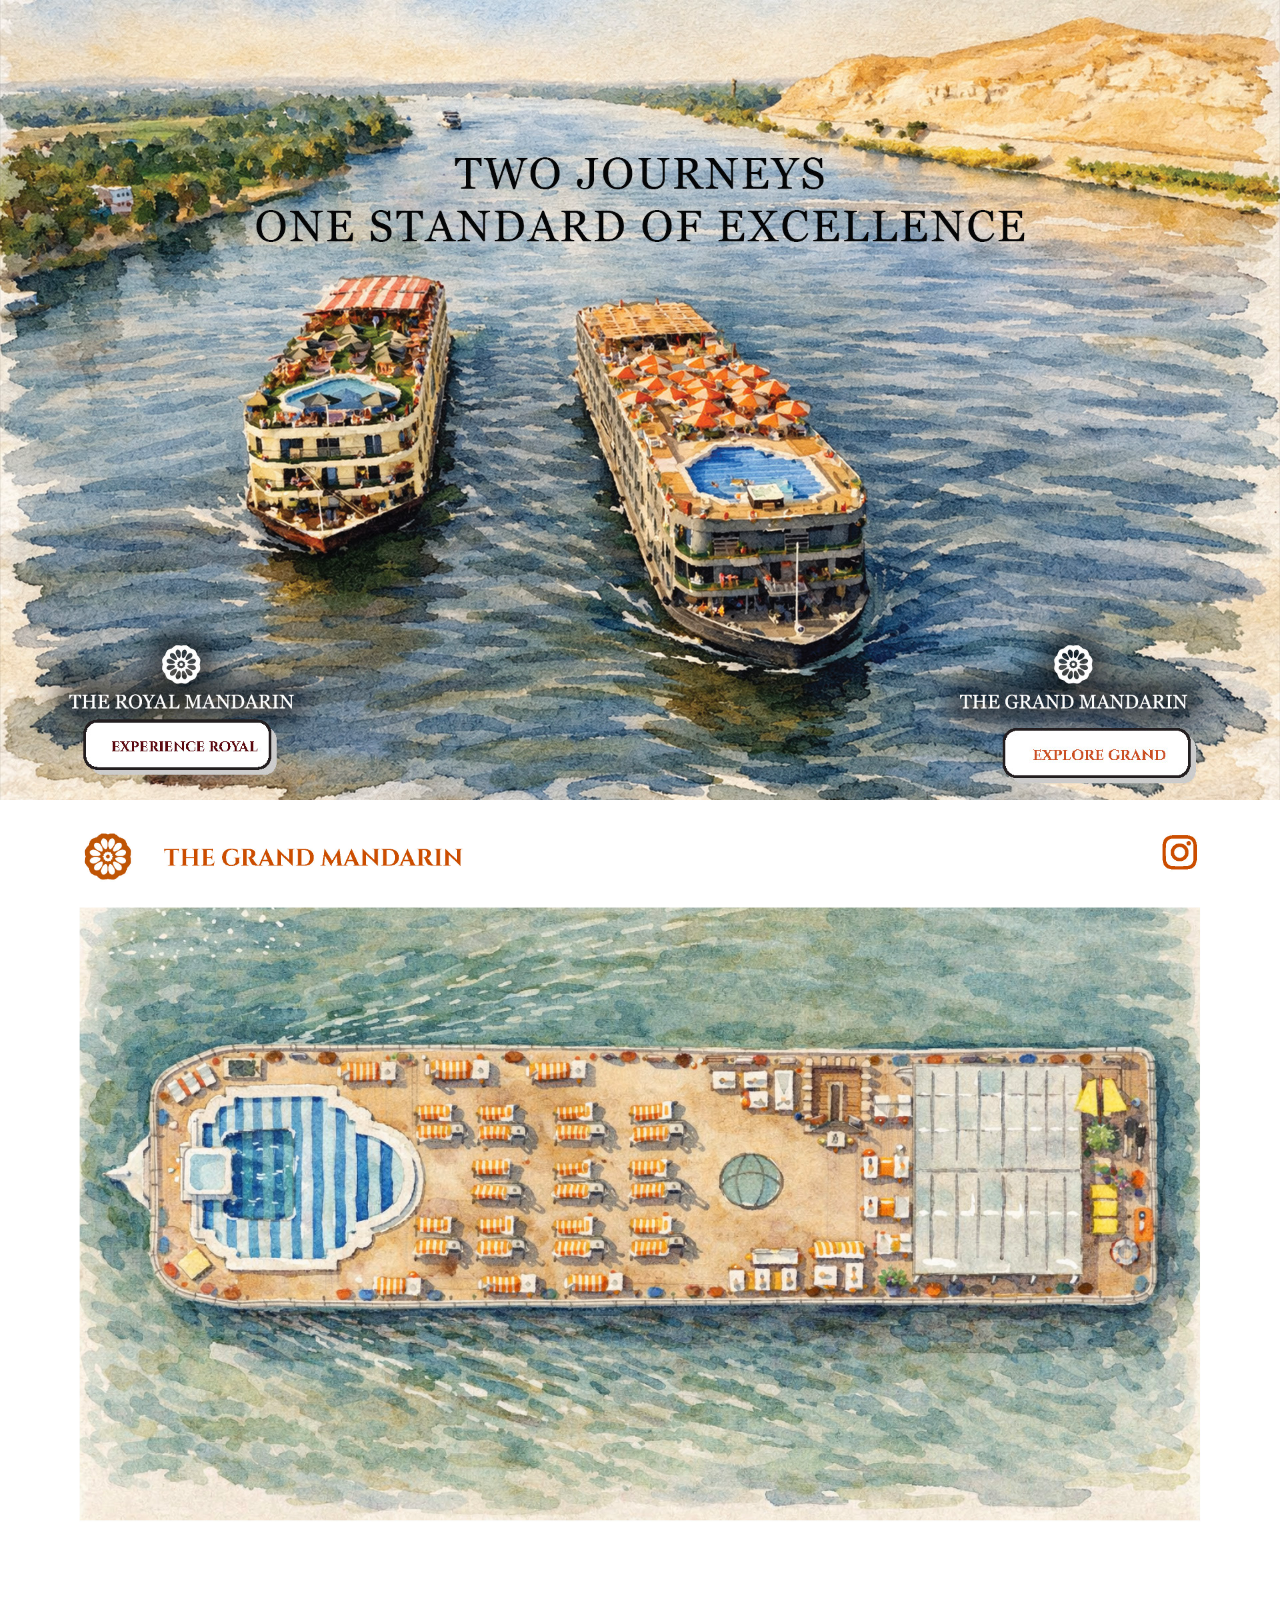
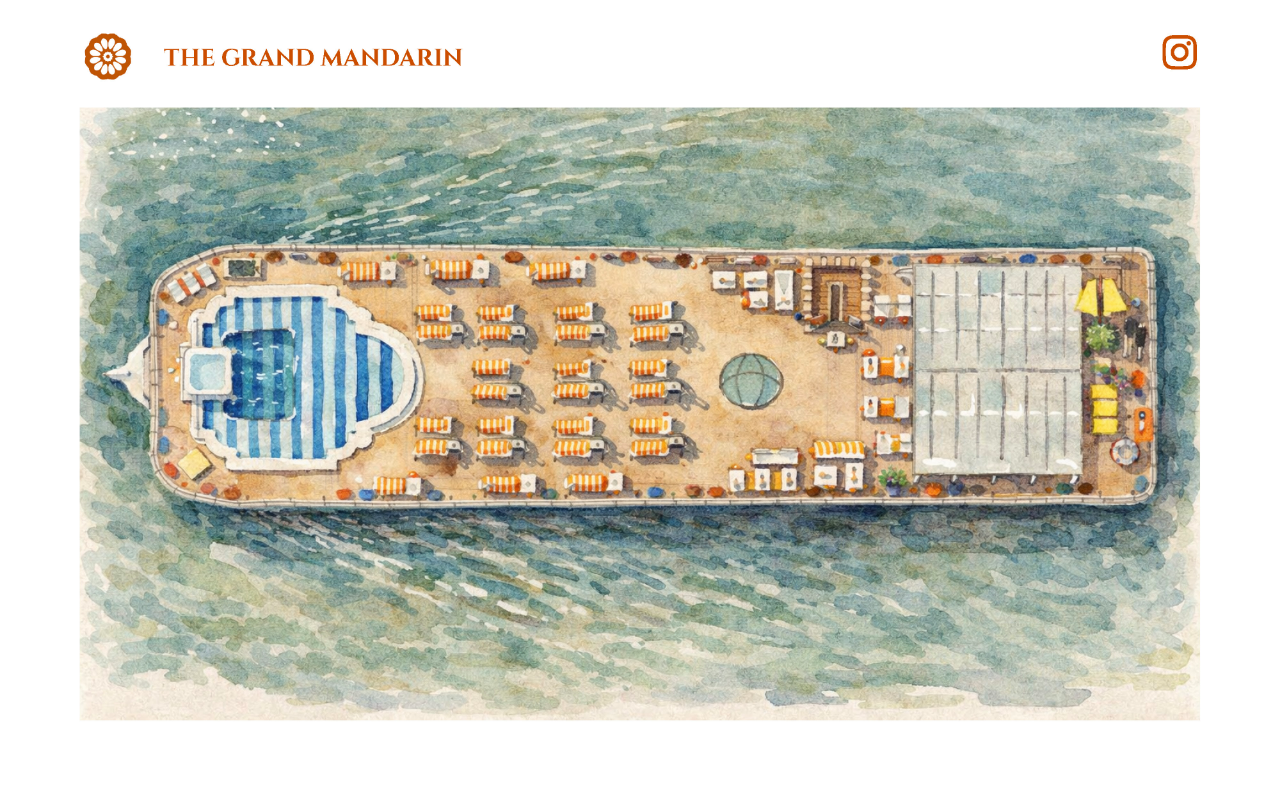
==== index.html @ 4e5cfa27 "Add files via upload" ====
<!DOCTYPE html>
<html lang="en">
<head>
  <meta charset="UTF-8" />
  <meta name="viewport" content="width=device-width, initial-scale=1.0" />
  <title>Coming Soon</title>
  <style>
    * {
      margin: 0;
      padding: 0;
      box-sizing: border-box;
    }

    body {
      background: #000;
      font-family: Arial, sans-serif;
    }

    .container {
      width: 100%;
    }

    .container img {
      width: 100%;
      height: auto;
      display: block;
    }
  </style>
</head>
<body>
  <div class="container">
    <img src="RM1.jpg" alt="Image 1">
  <a href="https://www.instagram.com/mandarincruiseline?igsh=MXg3ZW5waHRuandhNQ==" target="_blank">
  <img src="RM2.jpg" alt="mandarincruiseline">
</a>
     <a href="https://www.instagram.com/theroyalmandarin?igsh=cm9zOWU0OW85Y3Vq" target="_blank">
  <img src="RM2.jpg" alt="theroyalmandarin">
</a>
  </div>
</body>
</html>
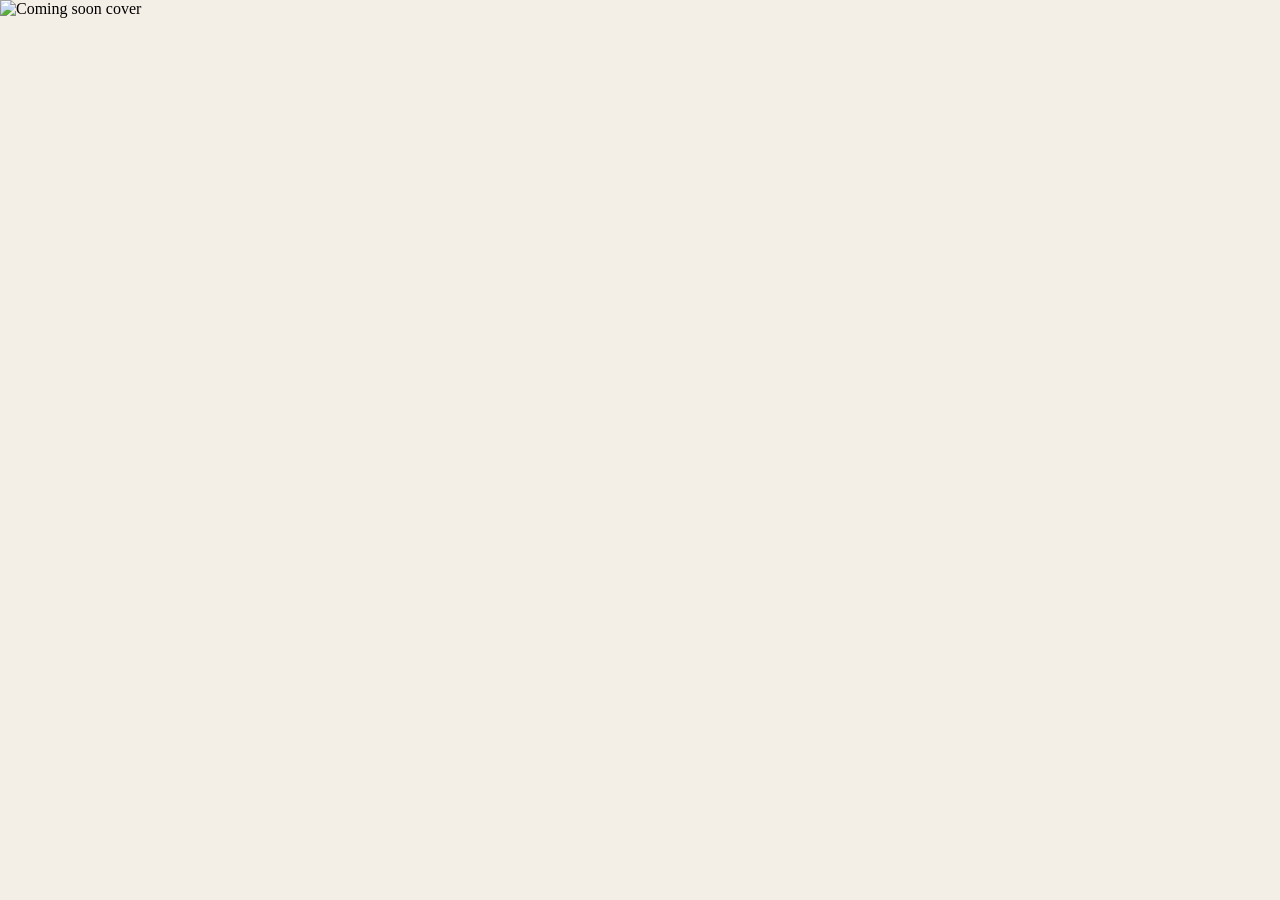
==== commit 67ad9384: "Add files via upload" ====
--- a/index.html
+++ b/index.html
@@ -1,41 +1,82 @@
-<!DOCTYPE html>
+<!doctype html>
 <html lang="en">
 <head>
-  <meta charset="UTF-8" />
-  <meta name="viewport" content="width=device-width, initial-scale=1.0" />
-  <title>Coming Soon</title>
+  <meta charset="utf-8" />
+  <meta name="viewport" content="width=device-width,initial-scale=1" />
+  <title>RM — Coming Soon</title>
+
+  <!-- Favicon -->
+  <link rel="icon" href="data:image/svg+xml,<svg xmlns='http://www.w3.org/2000/svg' viewBox='0 0 100 100'><rect width='100' height='100' fill='%23031C12'/></svg>">
+
   <style>
-    * {
+    html, body {
       margin: 0;
-      padding: 0;
-      box-sizing: border-box;
+      height: 100%;
+      background: #F4EFE6; 
+      overflow: hidden;
     }
 
-    body {
-      background: #000;
-      font-family: Arial, sans-serif;
+    .wrap {
+      position: relative;
+      width: 100vw;
+      height: 100vh;
+      display: flex;
+      align-items: center;
+      justify-content: center;
     }
 
-    .container {
-      width: 100%;
+    .page {
+      width: 100vw;
+      height: 100vh;
+      object-fit: contain; 
+      display: block;
     }
 
-    .container img {
-      width: 100%;
-      height: auto;
-      display: block;
+    .hotspot {
+      position: absolute;
+      border-radius: 999px;
+      cursor: pointer;
     }
   </style>
 </head>
+
 <body>
-  <div class="container">
-    <img src="RM1.jpg" alt="Image 1">
-  <a href="https://www.instagram.com/mandarincruiseline?igsh=MXg3ZW5waHRuandhNQ==" target="_blank">
-  <img src="RM2.jpg" alt="mandarincruiseline">
-</a>
-     <a href="https://www.instagram.com/theroyalmandarin?igsh=cm9zOWU0OW85Y3Vq" target="_blank">
-  <img src="RM2.jpg" alt="theroyalmandarin">
-</a>
+  <div class="wrap">
+    <img class="page" id="page" src="page1.png" alt="Coming soon cover" />
+
+    <a class="hotspot" id="royalBtn" href="royal.html"></a>
+    <a class="hotspot" id="grandBtn" href="grand.html"></a>
   </div>
+
+  <script>
+    (function () {
+      const img = document.getElementById('page');
+      const royal = document.getElementById('royalBtn');
+      const grand = document.getElementById('grandBtn');
+
+      const frac = {
+        royal: { x: 0.062, y: 0.842, w: 0.205, h: 0.095 },
+        grand: { x: 0.715, y: 0.842, w: 0.205, h: 0.095 }
+      };
+
+      function place(el, f) {
+        const r = img.getBoundingClientRect();
+        el.style.left   = (r.left + r.width  * f.x) + 'px';
+        el.style.top    = (r.top  + r.height * f.y) + 'px';
+        el.style.width  = (r.width  * f.w) + 'px';
+        el.style.height = (r.height * f.h) + 'px';
+      }
+
+      function layout() {
+        place(royal, frac.royal);
+        place(grand, frac.grand);
+      }
+
+      if (img.complete) layout();
+      else img.addEventListener('load', layout);
+
+      window.addEventListener('resize', layout);
+    })();
+  </script>
 </body>
-</html>
+</html>
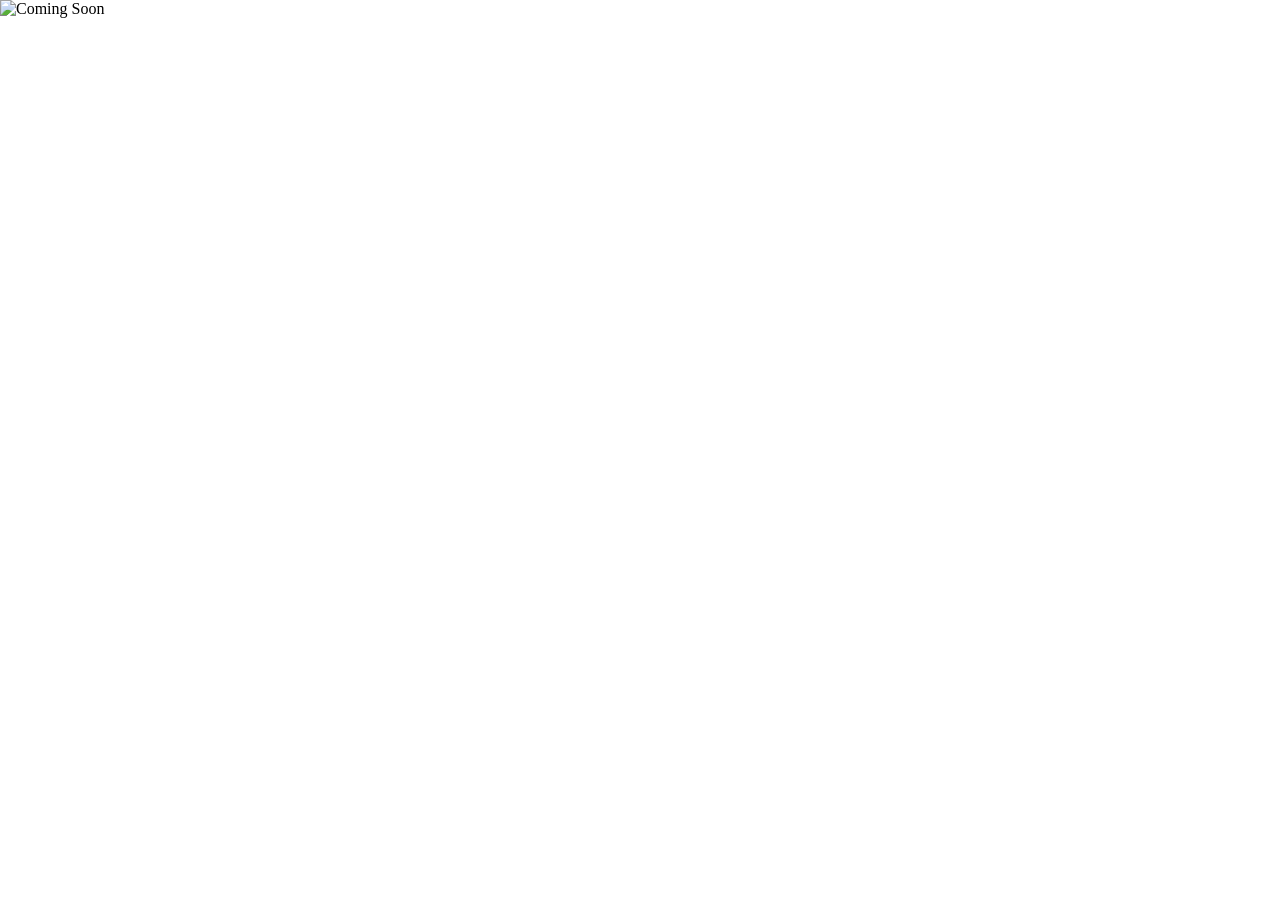
==== commit eb62e696: "Add files via upload" ====
--- a/index.html
+++ b/index.html
@@ -1,82 +1,96 @@
 <!doctype html>
+
 <html lang="en">
 <head>
-  <meta charset="utf-8" />
-  <meta name="viewport" content="width=device-width,initial-scale=1" />
-  <title>RM — Coming Soon</title>
+<meta charset="utf-8" />
+<meta name="viewport" content="width=device-width, initial-scale=1" />
+<title>RM — Coming Soon</title>
 
-  <!-- Favicon -->
-  <link rel="icon" href="data:image/svg+xml,<svg xmlns='http://www.w3.org/2000/svg' viewBox='0 0 100 100'><rect width='100' height='100' fill='%23031C12'/></svg>">
+<link rel="icon" href="data:image/svg+xml,<svg xmlns='http://www.w3.org/2000/svg' viewBox='0 0 100 100'><rect width='100' height='100' fill='%23031C12'/></svg>">
 
-  <style>
-    html, body {
-      margin: 0;
-      height: 100%;
-      background: #F4EFE6; 
-      overflow: hidden;
-    }
+<style>
+* {
+  margin: 0;
+  padding: 0;
+  box-sizing: border-box;
+}
 
-    .wrap {
-      position: relative;
-      width: 100vw;
-      height: 100vh;
-      display: flex;
-      align-items: center;
-      justify-content: center;
-    }
+html, body {
+  height: 100%;
+  width: 100%;
+  overflow: hidden;
+}
 
-    .page {
-      width: 100vw;
-      height: 100vh;
-      object-fit: contain; 
-      display: block;
-    }
+/* الصورة تملأ الشاشة بالكامل */
+.page {
+  position: fixed;
+  inset: 0;
+  width: 100vw;
+  height: 100vh;
+  object-fit: cover;
+}
 
-    .hotspot {
-      position: absolute;
-      border-radius: 999px;
-      cursor: pointer;
-    }
-  </style>
+/* أزرار اللينكات */
+.hotspot {
+  position: fixed;
+  border-radius: 999px;
+  cursor: pointer;
+}
+</style>
+
 </head>
 
 <body>
-  <div class="wrap">
-    <img class="page" id="page" src="page1.png" alt="Coming soon cover" />
 
-    <a class="hotspot" id="royalBtn" href="royal.html"></a>
-    <a class="hotspot" id="grandBtn" href="grand.html"></a>
-  </div>
+<img src="page1.png" class="page" id="page" alt="Coming Soon">
 
-  <script>
-    (function () {
-      const img = document.getElementById('page');
-      const royal = document.getElementById('royalBtn');
-      const grand = document.getElementById('grandBtn');
+<!-- EXPERIENCE ROYAL -->
 
-      const frac = {
-        royal: { x: 0.062, y: 0.842, w: 0.205, h: 0.095 },
-        grand: { x: 0.715, y: 0.842, w: 0.205, h: 0.095 }
-      };
+<a class="hotspot"
+id="royalBtn"
+href="royal.html"
+target="_blank"
+rel="noopener"> </a>
 
-      function place(el, f) {
-        const r = img.getBoundingClientRect();
-        el.style.left   = (r.left + r.width  * f.x) + 'px';
-        el.style.top    = (r.top  + r.height * f.y) + 'px';
-        el.style.width  = (r.width  * f.w) + 'px';
-        el.style.height = (r.height * f.h) + 'px';
-      }
+<!-- EXPLORE GRAND -->
 
-      function layout() {
-        place(royal, frac.royal);
-        place(grand, frac.grand);
-      }
+<a class="hotspot"
+id="grandBtn"
+href="grand.html"
+target="_blank"
+rel="noopener"> </a>
 
-      if (img.complete) layout();
-      else img.addEventListener('load', layout);
+<script>
+(function () {
+  const img = document.getElementById('page');
+  const royal = document.getElementById('royalBtn');
+  const grand = document.getElementById('grandBtn');
 
-      window.addEventListener('resize', layout);
-    })();
-  </script>
+  /* الإحداثيات مظبوطة على 1920×1080 */
+  const frac = {
+    royal: { x: 0.062, y: 0.842, w: 0.205, h: 0.095 },
+    grand: { x: 0.715, y: 0.842, w: 0.205, h: 0.095 }
+  };
+
+  function place(el, f) {
+    const r = img.getBoundingClientRect();
+    el.style.left   = (r.left + r.width  * f.x) + 'px';
+    el.style.top    = (r.top  + r.height * f.y) + 'px';
+    el.style.width  = (r.width  * f.w) + 'px';
+    el.style.height = (r.height * f.h) + 'px';
+  }
+
+  function layout() {
+    place(royal, frac.royal);
+    place(grand, frac.grand);
+  }
+
+  if (img.complete) layout();
+  else img.addEventListener('load', layout);
+
+  window.addEventListener('resize', layout);
+})();
+</script>
+
 </body>
-</html>+</html>
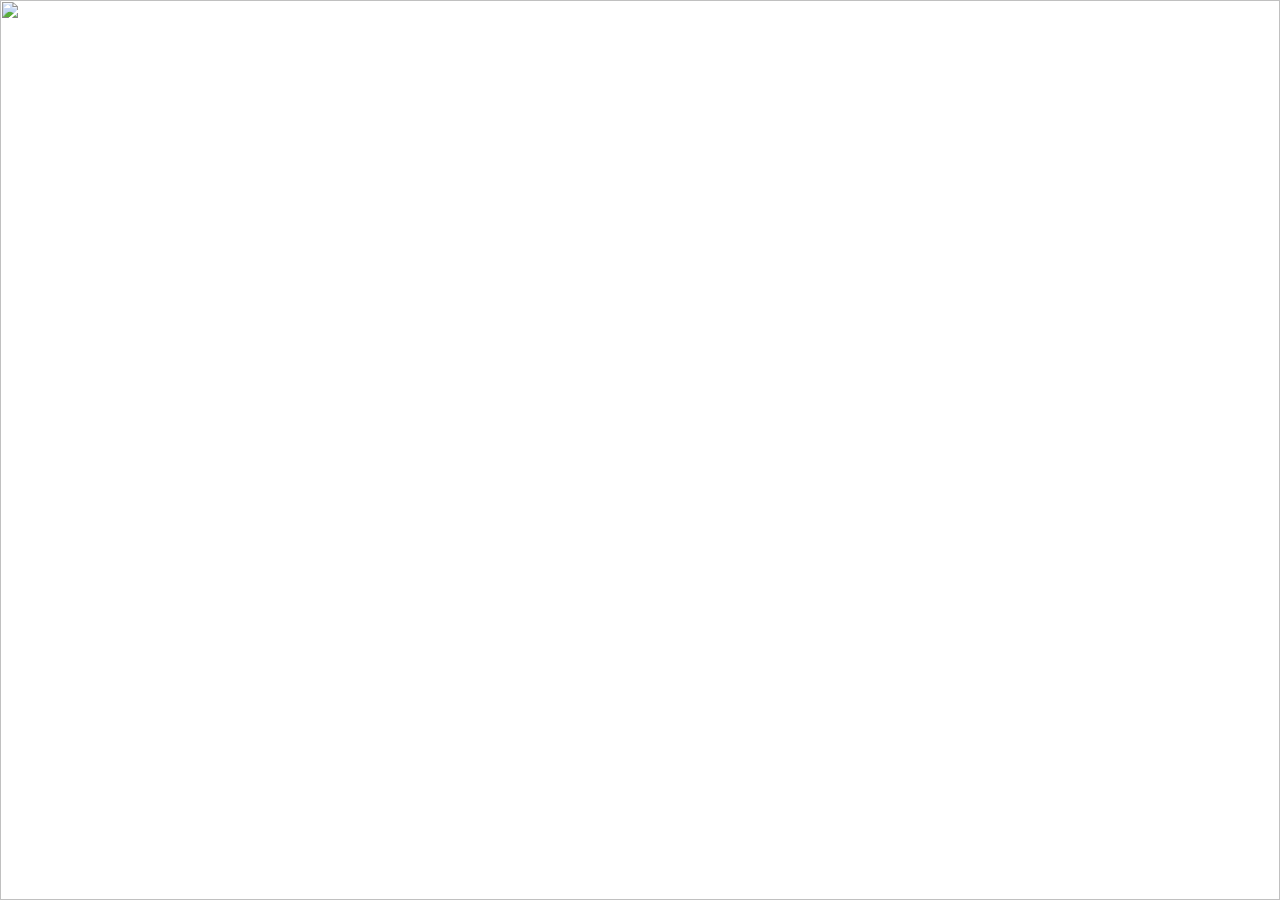
==== commit 144493f9: "Add files via upload" ====
--- a/index.html
+++ b/index.html
@@ -1,40 +1,31 @@
+
 <!doctype html>
 
 <html lang="en">
 <head>
 <meta charset="utf-8" />
 <meta name="viewport" content="width=device-width, initial-scale=1" />
-<title>RM — Coming Soon</title>
-
-<link rel="icon" href="data:image/svg+xml,<svg xmlns='http://www.w3.org/2000/svg' viewBox='0 0 100 100'><rect width='100' height='100' fill='%23031C12'/></svg>">
+<title>Mandarin Cruiseline — Coming Soon</title>
 
 <style>
-* {
-  margin: 0;
-  padding: 0;
-  box-sizing: border-box;
+* { margin:0; padding:0; box-sizing:border-box; }
+
+html, body {
+  height:100%;
+  overflow:hidden;
 }
 
-html, body {
-  height: 100%;
-  width: 100%;
-  overflow: hidden;
+.page {
+  position:fixed;
+  inset:0;
+  width:100vw;
+  height:100vh;
+  object-fit:cover;
 }
 
-/* الصورة تملأ الشاشة بالكامل */
-.page {
-  position: fixed;
-  inset: 0;
-  width: 100vw;
-  height: 100vh;
-  object-fit: cover;
-}
-
-/* أزرار اللينكات */
 .hotspot {
-  position: fixed;
-  border-radius: 999px;
-  cursor: pointer;
+  position:fixed;
+  cursor:pointer;
 }
 </style>
 
@@ -42,23 +33,9 @@
 
 <body>
 
-<img src="page1.png" class="page" id="page" alt="Coming Soon">
+<img src="page1.png" class="page" id="page">
 
-<!-- EXPERIENCE ROYAL -->
-
-<a class="hotspot"
-id="royalBtn"
-href="royal.html"
-target="_blank"
-rel="noopener"> </a>
-
-<!-- EXPLORE GRAND -->
-
-<a class="hotspot"
-id="grandBtn"
-href="grand.html"
-target="_blank"
-rel="noopener"> </a>
+<a id="royalBtn" class="hotspot" href="royal.html"></a> <a id="grandBtn" class="hotspot" href="grand.html"></a>
 
 <script>
 (function () {
@@ -66,7 +43,9 @@
   const royal = document.getElementById('royalBtn');
   const grand = document.getElementById('grandBtn');
 
-  /* الإحداثيات مظبوطة على 1920×1080 */
+  /* تكبير مساحة الضغط حوالين الزر */
+  const padding = 0.03; // 3% زيادة من كل اتجاه
+
   const frac = {
     royal: { x: 0.062, y: 0.842, w: 0.205, h: 0.095 },
     grand: { x: 0.715, y: 0.842, w: 0.205, h: 0.095 }
@@ -74,10 +53,11 @@
 
   function place(el, f) {
     const r = img.getBoundingClientRect();
-    el.style.left   = (r.left + r.width  * f.x) + 'px';
-    el.style.top    = (r.top  + r.height * f.y) + 'px';
-    el.style.width  = (r.width  * f.w) + 'px';
-    el.style.height = (r.height * f.h) + 'px';
+
+    el.style.left   = (r.left + r.width  * (f.x - padding)) + 'px';
+    el.style.top    = (r.top  + r.height * (f.y - padding)) + 'px';
+    el.style.width  = (r.width  * (f.w + padding*2)) + 'px';
+    el.style.height = (r.height * (f.h + padding*2)) + 'px';
   }
 
   function layout() {
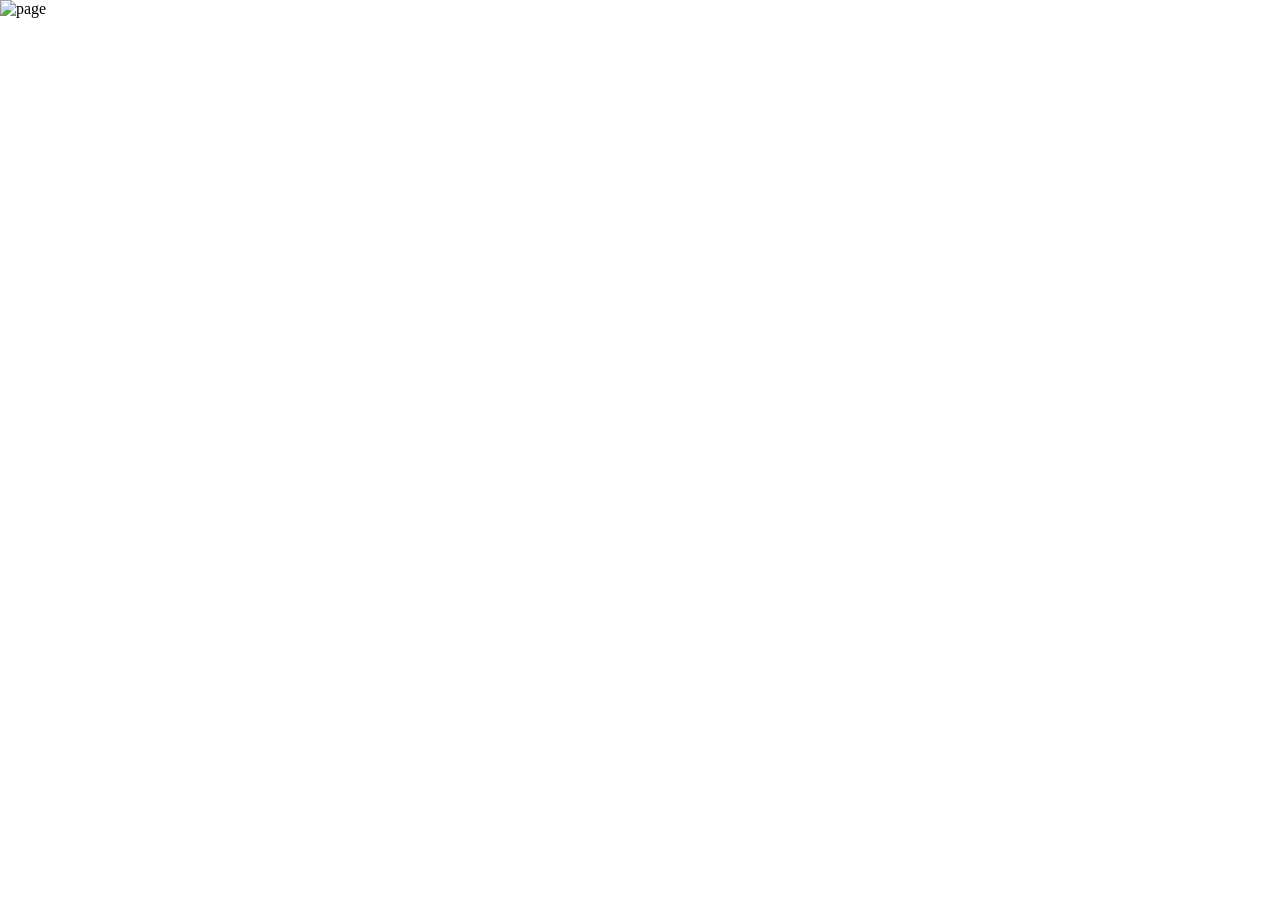
==== commit 9e265abe: "Add files via upload" ====
--- a/index.html
+++ b/index.html
@@ -1,6 +1,4 @@
-
 <!doctype html>
-
 <html lang="en">
 <head>
 <meta charset="utf-8" />
@@ -11,35 +9,44 @@
 * { margin:0; padding:0; box-sizing:border-box; }
 
 html, body {
-  height:100%;
-  overflow:hidden;
+  height: 100%;
+  overflow-x: hidden; /* امنع سكرول عرض */
+  overflow-y: auto;   /* سكرول طول */
 }
 
-.page {
-  position:fixed;
-  inset:0;
-  width:100vw;
-  height:100vh;
-  object-fit:cover;
+.wrapper{
+  position: relative;
+  width: 100%;
 }
 
-.hotspot {
-  position:fixed;
+/* خلي الصورة تتمدد بعرض الشاشة وتاخد ارتفاعها الطبيعي */
+.page{
+  display:block;
+  width:100%;
+  height:auto;
+}
+
+/* hotspots تبقى فوق الصورة */
+.hotspot{
+  position:absolute;
   cursor:pointer;
+  display:block;
 }
 </style>
-
 </head>
 
 <body>
 
-<img src="page1.png" class="page" id="page">
-
-<a id="royalBtn" class="hotspot" href="royal.html"></a> <a id="grandBtn" class="hotspot" href="grand.html"></a>
+<div class="wrapper" id="wrap">
+  <img src="page1.png" class="page" id="page" alt="page">
+  <a id="royalBtn" class="hotspot" href="royal.html" aria-label="Royal"></a>
+  <a id="grandBtn" class="hotspot" href="grand.html" aria-label="Grand"></a>
+</div>
 
 <script>
 (function () {
   const img = document.getElementById('page');
+  const wrap = document.getElementById('wrap');
   const royal = document.getElementById('royalBtn');
   const grand = document.getElementById('grandBtn');
 
@@ -53,14 +60,18 @@
 
   function place(el, f) {
     const r = img.getBoundingClientRect();
+    const w = r.width;
+    const h = r.height;
 
-    el.style.left   = (r.left + r.width  * (f.x - padding)) + 'px';
-    el.style.top    = (r.top  + r.height * (f.y - padding)) + 'px';
-    el.style.width  = (r.width  * (f.w + padding*2)) + 'px';
-    el.style.height = (r.height * (f.h + padding*2)) + 'px';
+    el.style.left   = (w * (f.x - padding)) + 'px';
+    el.style.top    = (h * (f.y - padding)) + 'px';
+    el.style.width  = (w * (f.w + padding*2)) + 'px';
+    el.style.height = (h * (f.h + padding*2)) + 'px';
   }
 
   function layout() {
+    // مهم: نخلي wrapper نفس مقاس الصورة عشان absolute يظبط
+    wrap.style.width = img.clientWidth + 'px';
     place(royal, frac.royal);
     place(grand, frac.grand);
   }
@@ -73,4 +84,4 @@
 </script>
 
 </body>
-</html>
+</html>
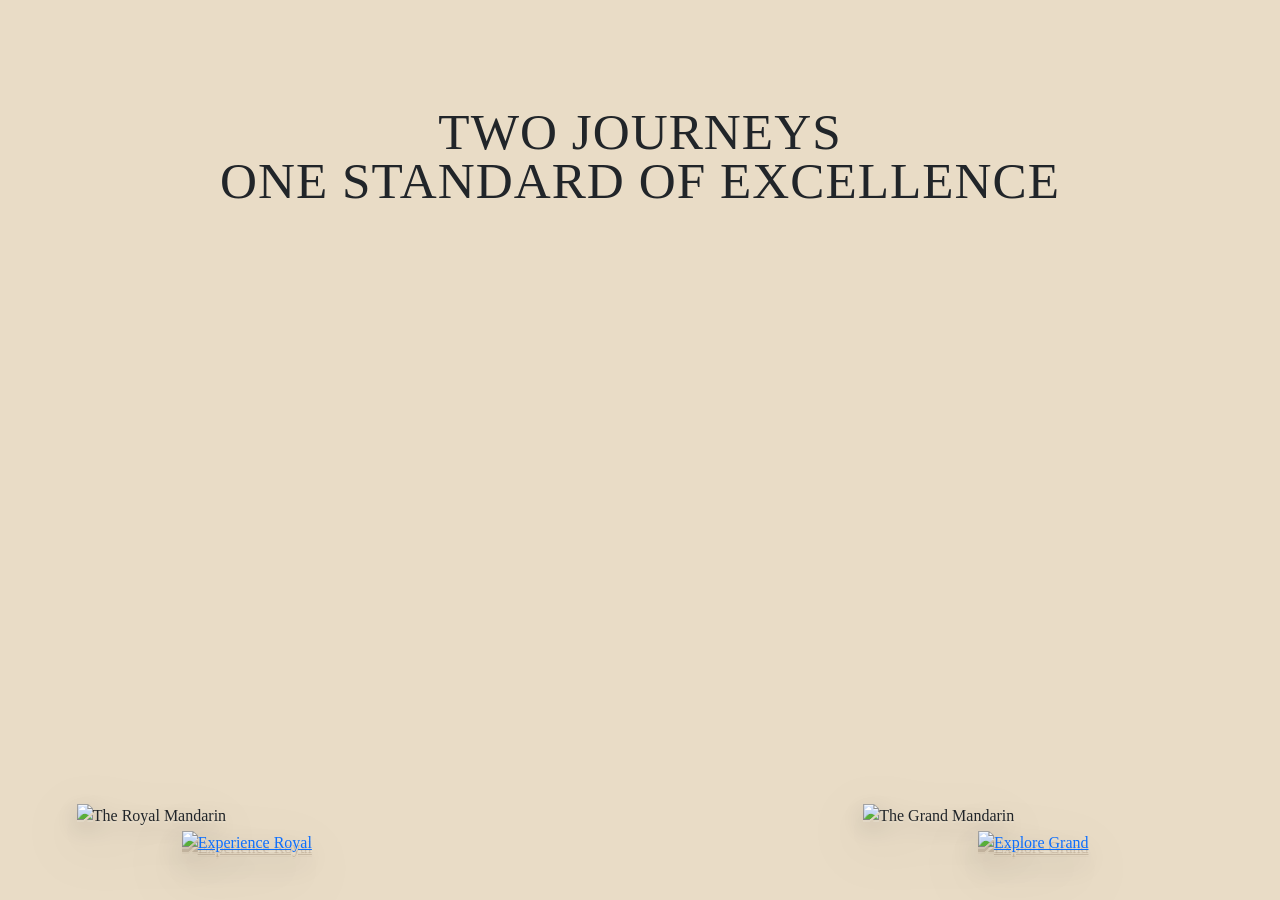
==== commit 9639b895: "Add files via upload" ====
--- a/index.html
+++ b/index.html
@@ -1,87 +1,34 @@
-<!doctype html>
+<!DOCTYPE html>
 <html lang="en">
 <head>
-<meta charset="utf-8" />
-<meta name="viewport" content="width=device-width, initial-scale=1" />
-<title>Mandarin Cruiseline — Coming Soon</title>
+  <meta charset="UTF-8" />
+  <meta name="viewport" content="width=device-width, initial-scale=1.0" />
+  <title>Two Journeys</title>
+  <link rel="preconnect" href="https://cdn.jsdelivr.net" />
+  <link href="https://cdn.jsdelivr.net/npm/bootstrap@5.3.3/dist/css/bootstrap.min.css" rel="stylesheet" />
+  <link rel="stylesheet" href="style.css" />
+</head>
+<body>
+  <main class="hero">
+    <header class="hero-title text-center">
+      <h1>TWO JOURNEYS<br>ONE STANDARD OF EXCELLENCE</h1>
+    </header>
 
-<style>
-* { margin:0; padding:0; box-sizing:border-box; }
+    <section class="bottom-item royal-item">
+      <img src="assets/royal_label.png" alt="The Royal Mandarin" class="label-img" />
+      <a href="https://www.mandarincruiseline.com/royal.html" class="btn-img-link">
+        <img src="assets/royal_button.png" alt="Experience Royal" class="btn-img" />
+      </a>
+    </section>
 
-html, body {
-  height: 100%;
-  overflow-x: hidden; /* امنع سكرول عرض */
-  overflow-y: auto;   /* سكرول طول */
-}
+    <section class="bottom-item grand-item">
+      <img src="assets/grand_label.png" alt="The Grand Mandarin" class="label-img" />
+      <a href="https://www.mandarincruiseline.com/grand.html" class="btn-img-link">
+        <img src="assets/grand_button.png" alt="Explore Grand" class="btn-img" />
+      </a>
+    </section>
+  </main>
 
-.wrapper{
-  position: relative;
-  width: 100%;
-}
-
-/* خلي الصورة تتمدد بعرض الشاشة وتاخد ارتفاعها الطبيعي */
-.page{
-  display:block;
-  width:100%;
-  height:auto;
-}
-
-/* hotspots تبقى فوق الصورة */
-.hotspot{
-  position:absolute;
-  cursor:pointer;
-  display:block;
-}
-</style>
-</head>
-
-<body>
-
-<div class="wrapper" id="wrap">
-  <img src="page1.png" class="page" id="page" alt="page">
-  <a id="royalBtn" class="hotspot" href="royal.html" aria-label="Royal"></a>
-  <a id="grandBtn" class="hotspot" href="grand.html" aria-label="Grand"></a>
-</div>
-
-<script>
-(function () {
-  const img = document.getElementById('page');
-  const wrap = document.getElementById('wrap');
-  const royal = document.getElementById('royalBtn');
-  const grand = document.getElementById('grandBtn');
-
-  /* تكبير مساحة الضغط حوالين الزر */
-  const padding = 0.03; // 3% زيادة من كل اتجاه
-
-  const frac = {
-    royal: { x: 0.062, y: 0.842, w: 0.205, h: 0.095 },
-    grand: { x: 0.715, y: 0.842, w: 0.205, h: 0.095 }
-  };
-
-  function place(el, f) {
-    const r = img.getBoundingClientRect();
-    const w = r.width;
-    const h = r.height;
-
-    el.style.left   = (w * (f.x - padding)) + 'px';
-    el.style.top    = (h * (f.y - padding)) + 'px';
-    el.style.width  = (w * (f.w + padding*2)) + 'px';
-    el.style.height = (h * (f.h + padding*2)) + 'px';
-  }
-
-  function layout() {
-    // مهم: نخلي wrapper نفس مقاس الصورة عشان absolute يظبط
-    wrap.style.width = img.clientWidth + 'px';
-    place(royal, frac.royal);
-    place(grand, frac.grand);
-  }
-
-  if (img.complete) layout();
-  else img.addEventListener('load', layout);
-
-  window.addEventListener('resize', layout);
-})();
-</script>
-
+  <script src="https://cdn.jsdelivr.net/npm/bootstrap@5.3.3/dist/js/bootstrap.bundle.min.js"></script>
 </body>
-</html>+</html>
--- a/style.css
+++ b/style.css
@@ -0,0 +1,177 @@
+
+/* GLOBAL */
+*{
+box-sizing:border-box;
+}
+
+html,body{
+margin:0;
+height:100%;
+font-family:Georgia, serif;
+background:#e9dcc6;
+overflow-x:hidden;
+}
+
+/* HERO BACKGROUND */
+.hero{
+position:relative;
+height:100svh;
+min-height:100svh;
+background:url("assets/bg.png") center/cover no-repeat;
+overflow:hidden;
+}
+
+/* TITLE */
+.hero-title{
+position:absolute;
+top:12%;
+left:50%;
+transform:translateX(-50%);
+text-align:center;
+width:90%;
+}
+
+.hero-title h1{
+margin:0;
+font-size:clamp(28px,4vw,72px);
+line-height:.95;
+font-weight:400;
+text-transform:uppercase;
+letter-spacing:.02em;
+}
+
+/* BOTTOM BLOCKS */
+.bottom-item{
+position:absolute;
+display:flex;
+flex-direction:column;
+align-items:center;
+gap:3px;
+}
+
+/* LEFT */
+.royal-item{
+left:6%;
+bottom:5%;
+}
+
+/* RIGHT */
+.grand-item{
+right:6%;
+bottom:5%;
+}
+
+/* LABEL IMAGE */
+.label-img{
+width:min(31vw,340px);
+height:auto;
+filter:
+drop-shadow(0 2px 0 rgba(255,255,255,.15))
+drop-shadow(0 8px 12px rgba(0,0,0,.20))
+drop-shadow(0 18px 28px rgba(0,0,0,.18));
+}
+
+/* BUTTON IMAGE */
+.btn-img{
+width:min(14.4vw,202px); /* 60% size */
+height:auto;
+margin-top:-2px;
+filter:
+drop-shadow(0 2px 0 rgba(255,255,255,.20))
+drop-shadow(0 5px 0 rgba(70,44,24,.18))
+drop-shadow(0 12px 16px rgba(0,0,0,.24))
+drop-shadow(0 20px 30px rgba(0,0,0,.18));
+}
+
+/* BUTTON LINK EFFECT */
+.btn-img-link{
+display:inline-block;
+transition:transform .2s ease;
+}
+
+.btn-img-link:hover{
+transform:translateY(-2px) scale(1.02);
+}
+
+/* ===================== */
+/* MOBILE IMPROVEMENTS */
+/* ===================== */
+
+@media(max-width:768px){
+
+.hero{
+height:auto;
+min-height:100svh;
+display:flex;
+flex-direction:column;
+justify-content:flex-start;
+padding-top:40px;
+padding-left:20px;
+padding-right:20px;
+}
+
+/* title responsive */
+.hero-title{
+position:relative;
+top:auto;
+left:auto;
+transform:none;
+margin-bottom:2vh;
+}
+
+.hero-title h1{
+font-size:clamp(24px,7vw,40px);
+line-height:1.05;
+}
+
+/* blocks stacked */
+.bottom-item{
+position:relative;
+left:auto;
+right:auto;
+bottom:auto;
+margin:auto;
+top:12vh; /* pushes below mid screen */
+gap:4px;
+}
+
+/* smaller labels */
+.label-img{
+width:65vw;
+max-width:260px;
+}
+
+/* smaller buttons */
+.btn-img{
+width:48vw;
+max-width:200px;
+}
+
+/* spacing between sections */
+.royal-item{
+margin-bottom:12px;
+}
+
+.grand-item{
+margin-top:8px;
+}
+
+}
+
+/* SMALL PHONES */
+
+@media(max-width:420px){
+
+.hero-title h1{
+font-size:22px;
+}
+
+.label-img{
+width:72vw;
+}
+
+.btn-img{
+width:52vw;
+}
+
+}
